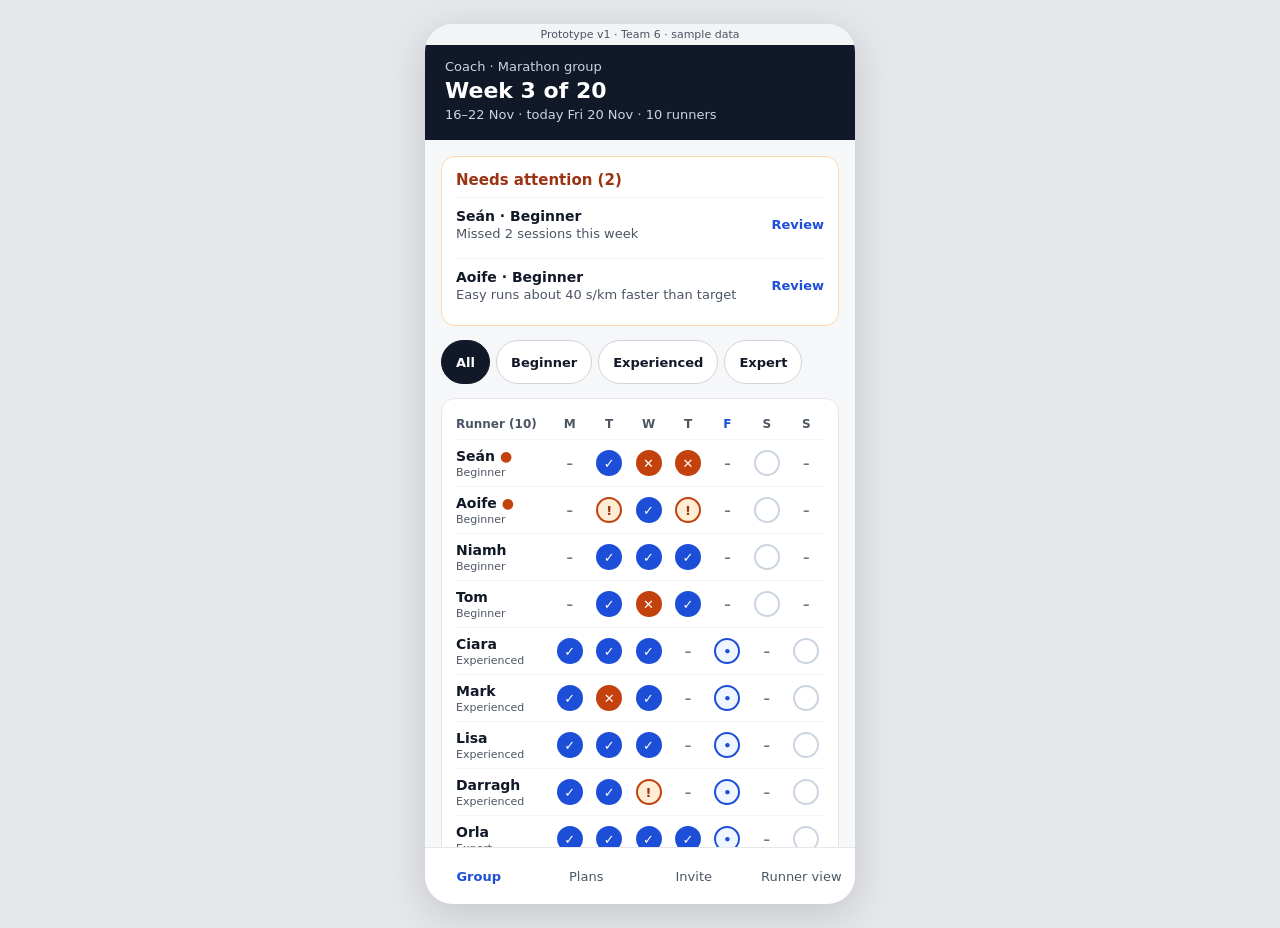
==== index.html @ 53943894 "add prototype v1 of the marathon coach app - group week view showing every runner and day (done / mi" ====
<!doctype html>
<!--
  Marathon Coach – Prototype v1 (Team 6)
  Open this file in a browser to run the app. No internet or install needed.

  This page is almost empty on purpose: the JavaScript files below draw
  each screen into the <div id="app"> box.
-->
<html lang="en">
<head>
  <meta charset="utf-8">
  <meta name="viewport" content="width=device-width, initial-scale=1, viewport-fit=cover">
  <!-- These let the page open full-screen when added to a phone's home screen -->
  <meta name="apple-mobile-web-app-capable" content="yes">
  <meta name="mobile-web-app-capable" content="yes">
  <meta name="apple-mobile-web-app-title" content="Marathon Coach">
  <meta name="theme-color" content="#111827">
  <title>Marathon Coach – Prototype v1 (Team 6)</title>

  <link rel="stylesheet" href="css/styles.css">
</head>
<body>
  <!-- Every screen is drawn inside this box -->
  <div id="app"></div>

  <!--
    The order matters: each file uses things defined in the files above it.
      1. data.js         – the sample runners, sessions and plans
      2. state.js        – what the app remembers while you click around
      3. helpers.js      – small reusable functions (formatting, counting)
      4. ai-advisor.js   – the rules behind the "AI suggestion" panel
      5. components.js   – pieces used on many screens (header, menu, dots)
      6. screens/*.js    – one file per screen
      7. app.js          – draws the current screen and handles clicks
  -->
  <script src="js/data.js"></script>
  <script src="js/state.js"></script>
  <script src="js/helpers.js"></script>
  <script src="js/ai-advisor.js"></script>
  <script src="js/screens/components.js"></script>
  <script src="js/screens/group.js"></script>
  <script src="js/screens/runner-detail.js"></script>
  <script src="js/screens/edit-session.js"></script>
  <script src="js/screens/runner-view.js"></script>
  <script src="js/screens/plans.js"></script>
  <script src="js/screens/invite.js"></script>
  <script src="js/app.js"></script>
</body>
</html>
---- css/styles.css ----
/* =========================================================
   Marathon Coach – Prototype v1 (Team 6)
   All the styling for the app lives in this one file.
   Sections:
     1. Colours (variables)
     2. Page and app frame
     3. Header
     4. Cards, rows and text
     5. Buttons
     6. Weekly grid (dots)
     7. Edit screen (steppers, inputs, AI panel)
     8. Bottom navigation
   ========================================================= */


/* ---------- 1. Colours ----------
   Change a colour here and it changes everywhere. */
:root {
  --ink: #111827;          /* main text, dark header */
  --text-muted: #4B5563;   /* secondary text */
  --background: #F6F7F9;   /* app background */
  --white: #FFFFFF;
  --border: #E5E7EB;
  --border-strong: #D1D5DB;
  --divider: #F1F5F9;

  --blue: #1D4ED8;         /* done, links, main buttons */
  --blue-light: #EFF6FF;
  --blue-dark: #1E3A8A;

  --orange: #C2410C;       /* missed, warnings */
  --orange-light: #FFEDD5;
  --orange-dark: #9A3412;

  --violet: #6D28D9;       /* AI suggestion */
  --violet-light: #F5F3FF;
  --violet-dark: #5B21B6;
}


/* ---------- 2. Page and app frame ---------- */
* { box-sizing: border-box; }

html, body {
  margin: 0;
  height: 100%;
  background: #E5E7EB;
  font-family: Inter, system-ui, -apple-system, "Segoe UI", Roboto, sans-serif;
  color: var(--ink);
}

/* The app is phone-sized. On a phone it fills the screen. */
#app {
  max-width: 430px;
  height: 100%;
  margin: 0 auto;
  background: var(--background);
  display: flex;
  flex-direction: column;
  overflow: hidden;
}

/* On a laptop it shows as a phone-shaped box in the middle. */
@media (min-width: 520px) {
  html, body { height: auto; }
  #app {
    height: 880px;
    margin: 24px auto;
    border-radius: 28px;
    box-shadow: 0 10px 40px rgba(0, 0, 0, 0.15);
  }
}

.prototype-banner {
  font-size: 11px;
  text-align: center;
  color: var(--text-muted);
  padding: 4px;
  background: #F3F4F6;
}

/* The scrolling middle part of every screen */
main {
  flex: 1;
  overflow-y: auto;
  padding: 16px;
  display: flex;
  flex-direction: column;
  gap: 14px;
}


/* ---------- 3. Header ---------- */
header {
  background: var(--ink);
  color: var(--white);
  padding: 14px 20px 18px;
  display: flex;
  flex-direction: column;
  gap: 4px;
}
header.runner-header { background: var(--blue); }   /* runner screens are blue */
header h1 { margin: 0; font-size: 22px; font-weight: 700; }
header .kicker,
header .subtitle { margin: 0; font-size: 13px; color: #CBD5E1; }
header.runner-header .kicker,
header.runner-header .subtitle { color: #DBEAFE; }

.back-button {
  min-height: 44px;
  display: flex;
  align-items: center;
  gap: 6px;
  font-size: 14px;
  font-weight: 600;
  color: #BFDBFE;
  background: none;
  border: 0;
  padding: 0;
  cursor: pointer;
  font-family: inherit;
}


/* ---------- 4. Cards, rows and text ---------- */
.card {
  background: var(--white);
  border: 1px solid var(--border);
  border-radius: 14px;
  padding: 14px;
  display: flex;
  flex-direction: column;
  gap: 8px;
}
.card.compact { gap: 0; }                     /* lists of rows */
.card.horizontal { flex-direction: row; align-items: center; justify-content: space-between; }
.card.warning { border-color: #FED7AA; }
.card.info { background: var(--blue-light); border-color: #BFDBFE; }

h2 { margin: 0; font-size: 15px; font-weight: 700; }
.card.compact h2 { margin-bottom: 6px; }
.warning-title { color: var(--orange-dark); }

.muted { color: var(--text-muted); font-size: 13px; margin: 0; }
.small { font-size: 12px; color: var(--text-muted); }
.title { font-size: 14px; font-weight: 600; }

/* One line in a list: text on the left, status or button on the right */
.row {
  display: flex;
  align-items: center;
  justify-content: space-between;
  gap: 12px;
  min-height: 52px;
  border-top: 1px solid var(--divider);
}
.row.today { background: var(--blue-light); border-radius: 10px; padding: 0 8px; margin: 0 -8px; }

.text-stack { display: flex; flex-direction: column; gap: 2px; min-width: 0; }
.row-actions { display: flex; align-items: center; gap: 8px; }

/* Status words */
.status-done     { color: var(--blue);   font-size: 13px; font-weight: 700; white-space: nowrap; }
.status-problem  { color: var(--orange); font-size: 13px; font-weight: 700; white-space: nowrap; }
.status-upcoming { color: var(--text-muted); font-size: 13px; font-weight: 600; white-space: nowrap; }
.link-text       { color: var(--blue);   font-size: 13px; font-weight: 600; white-space: nowrap; }

/* Little purple "changed" label */
.tag {
  display: inline-block;
  font-size: 11px;
  font-weight: 700;
  color: var(--violet);
  background: var(--violet-light);
  border: 1px solid #DDD6FE;
  border-radius: 6px;
  padding: 1px 6px;
  margin-left: 4px;
}

/* Confirmation message, e.g. "Saved" */
.confirmation {
  min-height: 44px;
  display: flex;
  align-items: center;
  justify-content: center;
  border-radius: 12px;
  background: var(--blue-light);
  font-size: 14px;
  font-weight: 600;
  color: var(--blue-dark);
  margin: 0;
  text-align: center;
  padding: 8px;
}

/* Three small number boxes on the runner page */
.stats { display: grid; grid-template-columns: repeat(3, minmax(0, 1fr)); gap: 8px; }
.stat {
  background: var(--white);
  border: 1px solid var(--border);
  border-radius: 12px;
  padding: 10px;
  display: flex;
  flex-direction: column;
  gap: 2px;
}
.stat b { font-size: 18px; }

.invite-link {
  min-height: 44px;
  display: flex;
  align-items: center;
  padding: 0 12px;
  border: 1px dashed #94A3B8;
  border-radius: 10px;
  font-size: 14px;
  font-weight: 600;
}


/* ---------- 5. Buttons ---------- */
/* Rows you can tap (a whole runner line) */
.row-button {
  width: 100%;
  background: none;
  border: 0;
  border-top: 1px solid var(--divider);
  text-align: left;
  font-family: inherit;
  color: inherit;
  cursor: pointer;
  padding: 0;
}
.row-button .row { border-top: 0; }

/* Big main button */
.button {
  width: 100%;
  min-height: 48px;
  border-radius: 12px;
  border: 0;
  background: var(--blue);
  color: var(--white);
  font-family: inherit;
  font-size: 15px;
  font-weight: 600;
  cursor: pointer;
}
.button.secondary { background: var(--white); color: var(--ink); border: 1px solid var(--ink); font-size: 14px; min-height: 44px; }
.button.small     { width: auto; min-height: 44px; padding: 0 14px; font-size: 13px; background: var(--white); color: var(--blue); border: 1px solid var(--blue); white-space: nowrap; }
.button.ai        { background: var(--violet); }

/* Rounded choice buttons, e.g. level filter */
.pill {
  min-height: 44px;
  padding: 0 14px;
  border-radius: 22px;
  font-family: inherit;
  font-size: 13px;
  font-weight: 600;
  cursor: pointer;
  background: var(--white);
  color: var(--ink);
  border: 1px solid var(--border-strong);
}
.pill.selected { background: var(--ink); color: var(--white); border-color: var(--ink); }

.pill-row { display: flex; gap: 6px; flex-wrap: wrap; }
.pill-grid { display: grid; gap: 6px; }
.pill-grid .pill { border-radius: 10px; padding: 0; }
.pill-grid.three { grid-template-columns: repeat(3, minmax(0, 1fr)); }
.pill-grid.four  { grid-template-columns: repeat(4, minmax(0, 1fr)); }

/* Feedback message choices */
.message-choice {
  min-height: 44px;
  padding: 10px 12px;
  text-align: left;
  border-radius: 10px;
  font-family: inherit;
  font-size: 13px;
  font-weight: 500;
  cursor: pointer;
  background: var(--white);
  border: 1px solid var(--border-strong);
  color: var(--ink);
}
.message-choice.selected { background: var(--blue-light); border: 2px solid var(--blue); }

/* On/off switch for Strava */
.switch {
  min-height: 44px;
  min-width: 64px;
  border-radius: 22px;
  border: 1px solid var(--border-strong);
  font-family: inherit;
  font-size: 13px;
  font-weight: 700;
  cursor: pointer;
  background: var(--white);
  color: var(--text-muted);
}
.switch.on { background: var(--blue); color: var(--white); border-color: var(--blue); }


/* ---------- 6. Weekly grid (dots) ----------
   Runner name column + one column per day */
.week-grid {
  display: grid;
  grid-template-columns: 92px repeat(7, minmax(0, 1fr));
  gap: 4px;
  align-items: center;
  min-height: 46px;
}
.week-grid.heading { min-height: 0; padding: 4px 0 8px; font-size: 12px; color: var(--text-muted); font-weight: 600; }
.week-grid.heading span { text-align: center; }
.week-grid.heading span:first-child { text-align: left; }
.week-grid.heading .today-column { color: var(--blue); }
.runner-name { font-size: 14px; font-weight: 600; }
.runner-level { font-size: 11px; color: var(--text-muted); }
.attention-dot { color: var(--orange); }

.dot {
  justify-self: center;
  width: 26px;
  height: 26px;
  border-radius: 13px;
  display: flex;
  align-items: center;
  justify-content: center;
  font-size: 13px;
  font-weight: 700;
}
.dot.done     { background: var(--blue); color: var(--white); }
.dot.too-fast { background: var(--orange-light); color: var(--orange-dark); border: 2px solid var(--orange); }
.dot.missed   { background: var(--orange); color: var(--white); }
.dot.upcoming { background: var(--white); border: 2px solid #CBD5E1; }
.dot.today    { background: var(--blue-light); border: 2px solid var(--blue); color: var(--blue); }
.dot.moved    { color: #6B7280; border: 2px dashed #CBD5E1; }
.dot.rest     { color: #6B7280; }

.legend { display: flex; flex-wrap: wrap; gap: 12px; font-size: 12px; color: var(--text-muted); }
.legend span { display: flex; align-items: center; gap: 4px; }
.legend i { width: 14px; height: 14px; border-radius: 7px; display: inline-block; }


/* ---------- 7. Edit screen ---------- */
.setting-row { display: flex; align-items: center; justify-content: space-between; gap: 12px; }
.setting-row + .setting-row { border-top: 1px solid var(--divider); padding-top: 12px; }

.stepper { display: flex; align-items: center; gap: 8px; }
.stepper-button {
  width: 44px;
  height: 44px;
  border-radius: 22px;
  border: 1px solid var(--border-strong);
  background: var(--white);
  font-family: inherit;
  font-size: 20px;
  font-weight: 600;
  color: var(--ink);
  cursor: pointer;
}
.stepper-value { min-width: 64px; text-align: center; font-size: 18px; font-weight: 700; }

input[type="text"], select {
  width: 100%;
  min-height: 44px;
  border: 1px solid var(--border-strong);
  border-radius: 10px;
  padding: 0 12px;
  font-family: inherit;
  font-size: 14px;
  background: var(--white);
  color: var(--ink);
}

/* The purple AI suggestion panel */
.ai-panel { background: var(--violet-light); border-color: #C4B5FD; }
.ai-heading { display: flex; align-items: center; gap: 8px; }
.ai-heading h2 { color: var(--violet-dark); }
.ai-panel ul { margin: 0; padding-left: 18px; font-size: 13px; display: flex; flex-direction: column; gap: 4px; }
.ai-change {
  background: var(--white);
  border: 1px solid #DDD6FE;
  border-radius: 10px;
  padding: 10px 12px;
  font-size: 14px;
  font-weight: 600;
}
.ai-change .small { display: block; font-weight: 500; margin-top: 4px; }
.ai-applied { background: #EDE9FE; color: var(--violet-dark); }

/* Save button bar at the bottom of the edit screen */
.bottom-bar { padding: 12px 16px 20px; background: var(--white); border-top: 1px solid var(--border); }


/* ---------- 8. Bottom navigation ---------- */
nav {
  display: grid;
  grid-template-columns: repeat(4, minmax(0, 1fr));
  background: var(--white);
  border-top: 1px solid var(--border);
  padding-bottom: env(safe-area-inset-bottom);
}
nav button {
  min-height: 56px;
  background: none;
  border: 0;
  font-family: inherit;
  font-size: 13px;
  font-weight: 500;
  color: var(--text-muted);
  cursor: pointer;
}
nav button.current { font-weight: 700; color: var(--blue); }
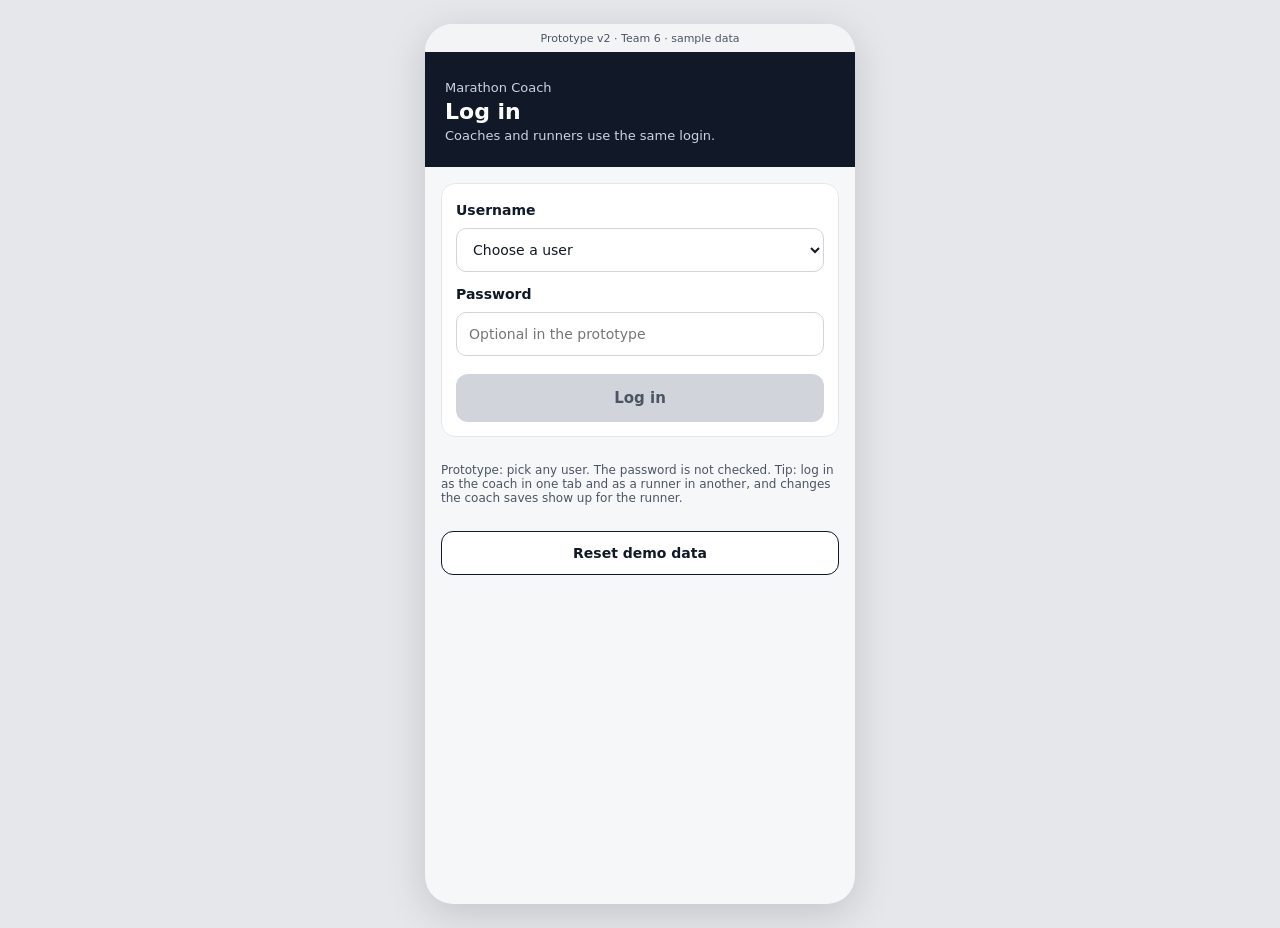
==== commit 41668b44: "updated to v2" ====
--- a/index.html
+++ b/index.html
@@ -1,49 +1,29 @@
 <!doctype html>
 <!--
-  Marathon Coach – Prototype v1 (Team 6)
-  Open this file in a browser to run the app. No internet or install needed.
+  Marathon Coach – Prototype v2 (Team 6) – LOGIN PAGE
+  Open this file in a browser to start. No internet or install needed.
 
-  This page is almost empty on purpose: the JavaScript files below draw
-  each screen into the <div id="app"> box.
+  Mock login: pick the coach or a runner and tap "Log in". No username
+  or password. Coaches go to coach.html, runners go to runner.html.
 -->
 <html lang="en">
 <head>
   <meta charset="utf-8">
   <meta name="viewport" content="width=device-width, initial-scale=1, viewport-fit=cover">
-  <!-- These let the page open full-screen when added to a phone's home screen -->
   <meta name="apple-mobile-web-app-capable" content="yes">
   <meta name="mobile-web-app-capable" content="yes">
   <meta name="apple-mobile-web-app-title" content="Marathon Coach">
   <meta name="theme-color" content="#111827">
-  <title>Marathon Coach – Prototype v1 (Team 6)</title>
+  <title>Marathon Coach – Log in</title>
 
   <link rel="stylesheet" href="css/styles.css">
 </head>
-<body>
-  <!-- Every screen is drawn inside this box -->
+<body data-app="login">
   <div id="app"></div>
 
-  <!--
-    The order matters: each file uses things defined in the files above it.
-      1. data.js         – the sample runners, sessions and plans
-      2. state.js        – what the app remembers while you click around
-      3. helpers.js      – small reusable functions (formatting, counting)
-      4. ai-advisor.js   – the rules behind the "AI suggestion" panel
-      5. components.js   – pieces used on many screens (header, menu, dots)
-      6. screens/*.js    – one file per screen
-      7. app.js          – draws the current screen and handles clicks
-  -->
   <script src="js/data.js"></script>
   <script src="js/state.js"></script>
   <script src="js/helpers.js"></script>
-  <script src="js/ai-advisor.js"></script>
-  <script src="js/screens/components.js"></script>
-  <script src="js/screens/group.js"></script>
-  <script src="js/screens/runner-detail.js"></script>
-  <script src="js/screens/edit-session.js"></script>
-  <script src="js/screens/runner-view.js"></script>
-  <script src="js/screens/plans.js"></script>
-  <script src="js/screens/invite.js"></script>
-  <script src="js/app.js"></script>
+  <script src="js/login.js"></script>
 </body>
 </html>
--- a/css/styles.css
+++ b/css/styles.css
@@ -1,5 +1,5 @@
 /* =========================================================
-   Marathon Coach – Prototype v1 (Team 6)
+   Marathon Coach – Prototype v2 (Team 6)
    All the styling for the app lives in this one file.
    Sections:
      1. Colours (variables)
@@ -58,6 +58,7 @@
   display: flex;
   flex-direction: column;
   overflow: hidden;
+  position: relative;   /* so the pop-up covers just the phone frame */
 }
 
 /* On a laptop it shows as a phone-shaped box in the middle. */
@@ -73,10 +74,27 @@
 
 .prototype-banner {
   font-size: 11px;
-  text-align: center;
   color: var(--text-muted);
-  padding: 4px;
+  padding: 4px 12px;
   background: #F3F4F6;
+  display: flex;
+  align-items: center;
+  justify-content: center;
+  gap: 10px;
+  min-height: 28px;
+}
+/* v2: "Switch user" button in the top strip */
+.banner-button {
+  font-family: inherit;
+  font-size: 11px;
+  font-weight: 700;
+  color: var(--blue);
+  background: var(--white);
+  border: 1px solid var(--border-strong);
+  border-radius: 12px;
+  padding: 3px 10px;
+  cursor: pointer;
+  white-space: nowrap;
 }
 
 /* The scrolling middle part of every screen */
@@ -271,6 +289,8 @@
 .pill-grid .pill { border-radius: 10px; padding: 0; }
 .pill-grid.three { grid-template-columns: repeat(3, minmax(0, 1fr)); }
 .pill-grid.four  { grid-template-columns: repeat(4, minmax(0, 1fr)); }
+.pill-grid.seven { grid-template-columns: repeat(7, minmax(0, 1fr)); gap: 4px; }
+.pill-grid.seven .pill { font-size: 12px; }
 
 /* Feedback message choices */
 .message-choice {
@@ -364,7 +384,7 @@
 }
 .stepper-value { min-width: 64px; text-align: center; font-size: 18px; font-weight: 700; }
 
-input[type="text"], select {
+input[type="text"], input[type="password"], select {
   width: 100%;
   min-height: 44px;
   border: 1px solid var(--border-strong);
@@ -415,3 +435,64 @@
   cursor: pointer;
 }
 nav button.current { font-weight: 700; color: var(--blue); }
+
+
+/* ---------- 9. Pop-up (v2) ----------
+   Shown after the coach saves or sends a change. */
+.popup-backdrop {
+  position: absolute;
+  inset: 0;
+  z-index: 10;
+  background: rgba(17, 24, 39, 0.45);
+  display: flex;
+  align-items: center;
+  justify-content: center;
+  padding: 24px;
+  animation: popup-fade 0.15s ease-out;
+}
+.popup {
+  width: 100%;
+  max-width: 320px;
+  background: var(--white);
+  border-radius: 18px;
+  padding: 24px 20px 20px;
+  display: flex;
+  flex-direction: column;
+  align-items: center;
+  gap: 10px;
+  text-align: center;
+  box-shadow: 0 20px 50px rgba(0, 0, 0, 0.25);
+  animation: popup-rise 0.2s ease-out;
+}
+.popup h2 { font-size: 18px; }
+.popup .muted { font-size: 14px; line-height: 1.45; }
+.popup .button { margin-top: 6px; }
+.popup-icon {
+  width: 52px;
+  height: 52px;
+  border-radius: 50%;
+  background: var(--blue-light);
+  color: var(--blue);
+  display: flex;
+  align-items: center;
+  justify-content: center;
+}
+@keyframes popup-fade { from { opacity: 0; } to { opacity: 1; } }
+@keyframes popup-rise { from { transform: translateY(12px); opacity: 0; } to { transform: none; opacity: 1; } }
+@media (prefers-reduced-motion: reduce) {
+  .popup-backdrop, .popup { animation: none; }
+}
+
+/* A whole card that is a button (runner: "Next week's plan is ready") */
+.card.row-button { background: var(--white); border: 1px solid var(--border); cursor: pointer; }
+
+
+/* ---------- 10. Login page (v2) ---------- */
+.login-header { padding-top: 28px; padding-bottom: 24px; }
+.login-form { gap: 10px; }
+.login-form label { margin-top: 4px; }
+.login-form .button { margin-top: 8px; }
+.button:disabled { background: var(--border-strong); color: var(--text-muted); cursor: not-allowed; }
+
+/* The runner app's menu uses the runner blue */
+nav.runner-nav button.current { color: var(--blue); }
